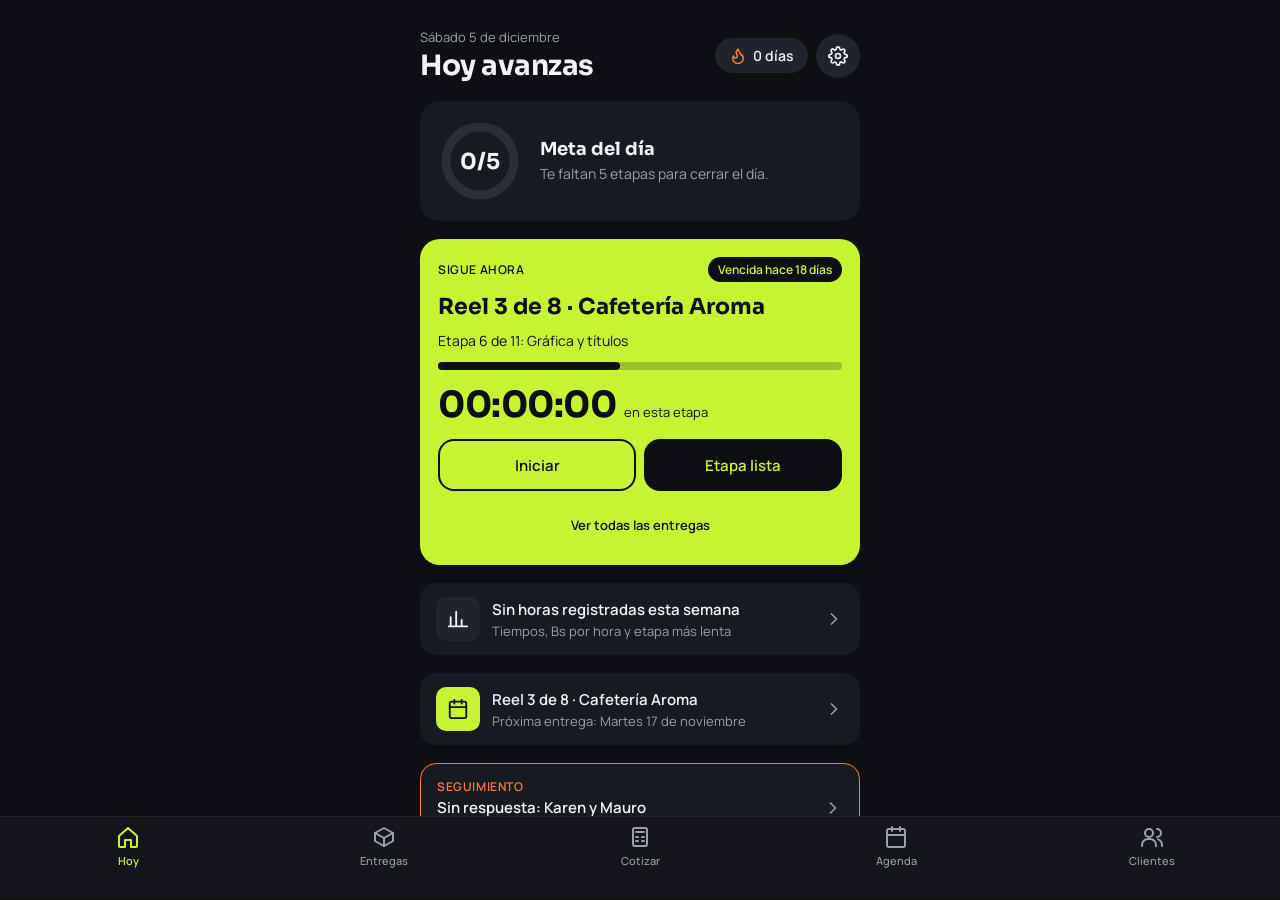
==== index.html @ b9a47f70 "v0.4.0: Hoy, Agenda y Tiempos leen datos reales (Entregas, Clientes, cronómetro) Co-Authored-By: Cla" ====
<!DOCTYPE html>
<html lang="es">
<head>
<meta charset="utf-8">
<meta name="viewport" content="width=device-width,initial-scale=1">
<title>KM Studio</title>
<link rel="manifest" href="manifest.webmanifest">
<link rel="icon" href="icons/favicon.png">
<link rel="apple-touch-icon" href="icons/apple-touch-icon.png">
<meta name="theme-color" content="#000000">
<link rel="preconnect" href="https://fonts.googleapis.com">
<link rel="preconnect" href="https://fonts.gstatic.com" crossorigin>
<link rel="stylesheet" href="https://fonts.googleapis.com/css2?family=Sora:wght@600;700&family=Manrope:wght@400;500;600&family=Plus+Jakarta+Sans:wght@500;700&family=DM+Sans:wght@400;500;600&family=IBM+Plex+Mono:wght@500;700&family=IBM+Plex+Sans:wght@400;500;600&family=Playfair+Display:wght@600;700&family=Jost:wght@400;500;600&family=Barlow+Condensed:wght@600;700&family=Barlow:wght@400;500;600&family=Syne:wght@600;700&family=Outfit:wght@400;500;600&family=Fraunces:wght@600;700&family=Public+Sans:wght@400;500;600&family=Bricolage+Grotesque:wght@600;700&family=Figtree:wght@400;500;600&display=swap">
<link rel="stylesheet" href="app/app.css">
</head>
<body>
<div id="app"></div>
<div id="upd" style="position:fixed;left:12px;right:12px;bottom:96px;background:#C6F432;color:#0E0F13;border-radius:16px;padding:12px 14px;display:none;align-items:center;justify-content:space-between;gap:10px;font:600 15px system-ui;z-index:99"><span>Hay una versión nueva</span><button id="upb" style="min-height:40px;border:0;border-radius:12px;background:#0E0F13;color:#C6F432;font:600 15px system-ui;padding:0 14px">Actualizar</button></div>
<script>(function(){function f(){var v=window.visualViewport;var h=Math.round(v?v.height:window.innerHeight);document.documentElement.style.setProperty('--vh',h+'px');}f();window.addEventListener('resize',f);if(window.visualViewport)window.visualViewport.addEventListener('resize',f);window.addEventListener('orientationchange',function(){setTimeout(f,200)});})();</script>
<script src="lib/jspdf.umd.min.js"></script>
<script src="app/runtime.js"></script>
<script src="app/screens.js"></script>
<script src="app/datos.js"></script>
<script>
KM_DATA.seed();
KM.route();
try { if (navigator.storage && navigator.storage.persist) navigator.storage.persist(); } catch (e) {}
if ('serviceWorker' in navigator) {
  const aviso = (w) => { document.getElementById('upd').style.display = 'flex'; document.getElementById('upb').onclick = () => w.postMessage('saltar'); };
  navigator.serviceWorker.register('sw.js').then((r) => {
    if (r.waiting && navigator.serviceWorker.controller) aviso(r.waiting);
    r.addEventListener('updatefound', () => { const n = r.installing; n.addEventListener('statechange', () => { if (n.state === 'installed' && navigator.serviceWorker.controller) aviso(n); }); });
  });
  let rec = false; navigator.serviceWorker.addEventListener('controllerchange', () => { if (rec) return; rec = true; location.reload(); });
}
</script>
</body>
</html>
---- app/app.css ----
body{margin:0}
.kmroot[data-theme=noche]{--bg:#0E0F13;--card:#181A21;--card2:#21242D;--track:#2A2E39;--tab:#14161C;--text:#F2F3F5;--muted:#9AA0AE;--accent:#C6F432;--accentText:#C6F432;--onAccent:#0E0F13;--warn:#FF7A3D;--warnFill:#FF7A3D;--line:#4A4F5E;--field:#0E0F13;--display:'Sora',sans-serif;--body:'Manrope',sans-serif;--r1:10px;--r2:16px;--r3:20px}
.kmroot[data-theme=claro]{--bg:#F3F4F7;--card:#FFFFFF;--card2:#E8EBF0;--track:#D5DAE3;--tab:#FFFFFF;--text:#14161C;--muted:#565D6D;--accent:#FF7A3D;--accentText:#B4400A;--onAccent:#14161C;--warn:#B4400A;--warnFill:#FF7A3D;--line:#9AA2B2;--field:#F3F4F7;--display:'Plus Jakarta Sans',sans-serif;--body:'DM Sans',sans-serif;--r1:12px;--r2:18px;--r3:24px}
.kmroot[data-theme=estudio]{--bg:#1A1B1E;--card:#25272B;--card2:#2F3237;--track:#3B3F46;--tab:#141517;--text:#E8E9EB;--muted:#A1A6AF;--accent:#36D1C4;--accentText:#36D1C4;--onAccent:#06201D;--warn:#FFB020;--warnFill:#FFB020;--line:#5A5F69;--field:#151618;--display:'IBM Plex Mono',monospace;--body:'IBM Plex Sans',sans-serif;--r1:4px;--r2:6px;--r3:8px}
.kmroot[data-theme=boda]{--bg:#FAF4EC;--card:#FFFFFF;--card2:#F0E5D6;--track:#E2D3BF;--tab:#FFFFFF;--text:#2B2420;--muted:#6B5D54;--accent:#D98E7B;--accentText:#A24A36;--onAccent:#2B2420;--warn:#A3441F;--warnFill:#E5A24A;--line:#BBA78F;--field:#FAF4EC;--display:'Playfair Display',serif;--body:'Jost',sans-serif;--r1:14px;--r2:22px;--r3:30px}
.kmroot[data-theme=cine]{--bg:#0A0A0B;--card:#151517;--card2:#1F1F22;--track:#2C2C30;--tab:#0F0F10;--text:#F4EFE6;--muted:#A39E94;--accent:#F2B33D;--accentText:#F2B33D;--onAccent:#14100A;--warn:#FF6B4A;--warnFill:#FF6B4A;--line:#55524B;--field:#0F0F10;--display:'Barlow Condensed',sans-serif;--body:'Barlow',sans-serif;--r1:2px;--r2:4px;--r3:6px}
.kmroot[data-theme=neon]{--bg:#130C24;--card:#1E1536;--card2:#2A1F47;--track:#382B5C;--tab:#0E081C;--text:#F5F0FF;--muted:#B3A6D4;--accent:#FF4FA3;--accentText:#FF7AB9;--onAccent:#1A0A18;--warn:#FFB84D;--warnFill:#FFB84D;--line:#6B5C99;--field:#0E081C;--display:'Syne',sans-serif;--body:'Outfit',sans-serif;--r1:14px;--r2:20px;--r3:28px}
.kmroot[data-theme=papel]{--bg:#F1EDE2;--card:#FBF9F3;--card2:#E6E0D0;--track:#D4CCB8;--tab:#FBF9F3;--text:#16140F;--muted:#5C564A;--accent:#FF5A4D;--accentText:#B8261A;--onAccent:#16140F;--warn:#B8261A;--warnFill:#FF8A5C;--line:#8F8670;--field:#F1EDE2;--display:'Fraunces',serif;--body:'Public Sans',sans-serif;--r1:0px;--r2:2px;--r3:4px}
.kmroot[data-theme=atardecer]{--bg:#1B1118;--card:#281923;--card2:#35222F;--track:#473040;--tab:#150D13;--text:#FBEFE9;--muted:#C4A9A6;--accent:#FF8F66;--accentText:#FF8F66;--onAccent:#2A0F08;--warn:#FFC16B;--warnFill:#FFC16B;--line:#7A5A62;--field:#150D13;--display:'Bricolage Grotesque',sans-serif;--body:'Figtree',sans-serif;--r1:18px;--r2:24px;--r3:32px}

.kmroot button,.kmroot a{transition:transform .12s ease,background-color .3s ease,border-color .3s ease,color .3s ease}
.kmroot div,.kmroot span,.kmroot input,.kmroot textarea{transition:background-color .3s ease,border-color .3s ease,color .3s ease}
.kmroot button:active,.kmroot a:active{transform:scale(.96)}
@keyframes kmIn{from{opacity:0;transform:translateX(22px)}to{opacity:1;transform:none}}
.km-in{animation:kmIn .28s ease both}
@keyframes kmPop{0%{transform:scale(.3);opacity:0}70%{transform:scale(1.18)}100%{transform:scale(1);opacity:1}}
.km-pop{animation:kmPop .32s ease both}
@keyframes kmDraw{to{stroke-dashoffset:0}}
.km-pop path{stroke-dasharray:24;stroke-dashoffset:24;animation:kmDraw .28s .12s ease forwards}
@keyframes kmGrowY{from{transform:scaleY(0)}to{transform:none}}
.km-bar{transform-origin:bottom;animation:kmGrowY .55s cubic-bezier(.2,.8,.3,1) both}
@keyframes kmGrowX{from{transform:scaleX(0)}to{transform:none}}
.km-barx{transform-origin:left;animation:kmGrowX .55s cubic-bezier(.2,.8,.3,1) both}
@keyframes kmBeat{0%,100%{transform:scale(1)}50%{transform:scale(1.2)}}
.km-flame{transform-origin:center;animation:kmBeat 1.6s ease-in-out infinite}
@keyframes kmFall{0%{transform:translateY(0) rotate(0);opacity:1}80%{opacity:1}100%{transform:translateY(640px) rotate(600deg);opacity:0}}
.km-bit{position:absolute;top:-24px;border-radius:2px;animation:kmFall 1.6s cubic-bezier(.25,.5,.5,1) both}
.kmroot[data-motion=off] *{animation:none!important;transition:none!important}
.kmroot[data-motion=off] .km-pop path{stroke-dashoffset:0}
@media (prefers-reduced-motion:reduce){.kmroot *{animation:none!important;transition:none!important}.km-pop path{stroke-dashoffset:0}}
a{text-decoration:none;color:inherit}
button{font:inherit;color:inherit;background:none;border:none;padding:0;text-align:left;cursor:pointer}
@keyframes pop{0%{transform:scale(0.92);opacity:0}100%{transform:scale(1);opacity:1}}


body{margin:0}
.kmroot[data-theme=noche]{--bg:#0E0F13;--card:#181A21;--card2:#21242D;--track:#2A2E39;--tab:#14161C;--text:#F2F3F5;--muted:#9AA0AE;--accent:#C6F432;--accentText:#C6F432;--onAccent:#0E0F13;--warn:#FF7A3D;--warnFill:#FF7A3D;--line:#4A4F5E;--field:#0E0F13;--display:'Sora',sans-serif;--body:'Manrope',sans-serif;--r1:10px;--r2:16px;--r3:20px}
.kmroot[data-theme=claro]{--bg:#F3F4F7;--card:#FFFFFF;--card2:#E8EBF0;--track:#D5DAE3;--tab:#FFFFFF;--text:#14161C;--muted:#565D6D;--accent:#FF7A3D;--accentText:#B4400A;--onAccent:#14161C;--warn:#B4400A;--warnFill:#FF7A3D;--line:#9AA2B2;--field:#F3F4F7;--display:'Plus Jakarta Sans',sans-serif;--body:'DM Sans',sans-serif;--r1:12px;--r2:18px;--r3:24px}
.kmroot[data-theme=estudio]{--bg:#1A1B1E;--card:#25272B;--card2:#2F3237;--track:#3B3F46;--tab:#141517;--text:#E8E9EB;--muted:#A1A6AF;--accent:#36D1C4;--accentText:#36D1C4;--onAccent:#06201D;--warn:#FFB020;--warnFill:#FFB020;--line:#5A5F69;--field:#151618;--display:'IBM Plex Mono',monospace;--body:'IBM Plex Sans',sans-serif;--r1:4px;--r2:6px;--r3:8px}
.kmroot[data-theme=boda]{--bg:#FAF4EC;--card:#FFFFFF;--card2:#F0E5D6;--track:#E2D3BF;--tab:#FFFFFF;--text:#2B2420;--muted:#6B5D54;--accent:#D98E7B;--accentText:#A24A36;--onAccent:#2B2420;--warn:#A3441F;--warnFill:#E5A24A;--line:#BBA78F;--field:#FAF4EC;--display:'Playfair Display',serif;--body:'Jost',sans-serif;--r1:14px;--r2:22px;--r3:30px}
.kmroot[data-theme=cine]{--bg:#0A0A0B;--card:#151517;--card2:#1F1F22;--track:#2C2C30;--tab:#0F0F10;--text:#F4EFE6;--muted:#A39E94;--accent:#F2B33D;--accentText:#F2B33D;--onAccent:#14100A;--warn:#FF6B4A;--warnFill:#FF6B4A;--line:#55524B;--field:#0F0F10;--display:'Barlow Condensed',sans-serif;--body:'Barlow',sans-serif;--r1:2px;--r2:4px;--r3:6px}
.kmroot[data-theme=neon]{--bg:#130C24;--card:#1E1536;--card2:#2A1F47;--track:#382B5C;--tab:#0E081C;--text:#F5F0FF;--muted:#B3A6D4;--accent:#FF4FA3;--accentText:#FF7AB9;--onAccent:#1A0A18;--warn:#FFB84D;--warnFill:#FFB84D;--line:#6B5C99;--field:#0E081C;--display:'Syne',sans-serif;--body:'Outfit',sans-serif;--r1:14px;--r2:20px;--r3:28px}
.kmroot[data-theme=papel]{--bg:#F1EDE2;--card:#FBF9F3;--card2:#E6E0D0;--track:#D4CCB8;--tab:#FBF9F3;--text:#16140F;--muted:#5C564A;--accent:#FF5A4D;--accentText:#B8261A;--onAccent:#16140F;--warn:#B8261A;--warnFill:#FF8A5C;--line:#8F8670;--field:#F1EDE2;--display:'Fraunces',serif;--body:'Public Sans',sans-serif;--r1:0px;--r2:2px;--r3:4px}
.kmroot[data-theme=atardecer]{--bg:#1B1118;--card:#281923;--card2:#35222F;--track:#473040;--tab:#150D13;--text:#FBEFE9;--muted:#C4A9A6;--accent:#FF8F66;--accentText:#FF8F66;--onAccent:#2A0F08;--warn:#FFC16B;--warnFill:#FFC16B;--line:#7A5A62;--field:#150D13;--display:'Bricolage Grotesque',sans-serif;--body:'Figtree',sans-serif;--r1:18px;--r2:24px;--r3:32px}
.kmroot button,.kmroot a{transition:transform .12s ease,background-color .3s ease,border-color .3s ease,color .3s ease}
.kmroot div,.kmroot span,.kmroot input,.kmroot textarea{transition:background-color .3s ease,border-color .3s ease,color .3s ease}
.kmroot button:active,.kmroot a:active{transform:scale(.96)}
@keyframes kmIn{from{opacity:0;transform:translateX(22px)}to{opacity:1;transform:none}}
.km-in{animation:kmIn .28s ease both}
@keyframes kmPop{0%{transform:scale(.3);opacity:0}70%{transform:scale(1.18)}100%{transform:scale(1);opacity:1}}
.km-pop{animation:kmPop .32s ease both}
@keyframes kmDraw{to{stroke-dashoffset:0}}
.km-pop path{stroke-dasharray:24;stroke-dashoffset:24;animation:kmDraw .28s .12s ease forwards}
@keyframes kmGrowY{from{transform:scaleY(0)}to{transform:none}}
.km-bar{transform-origin:bottom;animation:kmGrowY .55s cubic-bezier(.2,.8,.3,1) both}
@keyframes kmGrowX{from{transform:scaleX(0)}to{transform:none}}
.km-barx{transform-origin:left;animation:kmGrowX .55s cubic-bezier(.2,.8,.3,1) both}
@keyframes kmBeat{0%,100%{transform:scale(1)}50%{transform:scale(1.2)}}
.km-flame{transform-origin:center;animation:kmBeat 1.6s ease-in-out infinite}
@keyframes kmFall{0%{transform:translateY(0) rotate(0);opacity:1}80%{opacity:1}100%{transform:translateY(640px) rotate(600deg);opacity:0}}
.km-bit{position:absolute;top:-24px;border-radius:2px;animation:kmFall 1.6s cubic-bezier(.25,.5,.5,1) both}
.kmroot[data-motion=off] *{animation:none!important;transition:none!important}
.kmroot[data-motion=off] .km-pop path{stroke-dashoffset:0}
@media (prefers-reduced-motion:reduce){.kmroot *{animation:none!important;transition:none!important}.km-pop path{stroke-dashoffset:0}}
a{text-decoration:none;color:inherit}
button{font:inherit;color:inherit;background:none;border:none;padding:0;text-align:left;cursor:pointer}
input,textarea{font:inherit}
.chips::-webkit-scrollbar{display:none;width:0;height:0}


body{margin:0}
.kmroot[data-theme=noche]{--bg:#0E0F13;--card:#181A21;--card2:#21242D;--track:#2A2E39;--tab:#14161C;--text:#F2F3F5;--muted:#9AA0AE;--accent:#C6F432;--accentText:#C6F432;--onAccent:#0E0F13;--warn:#FF7A3D;--warnFill:#FF7A3D;--line:#4A4F5E;--field:#0E0F13;--display:'Sora',sans-serif;--body:'Manrope',sans-serif;--r1:10px;--r2:16px;--r3:20px}
.kmroot[data-theme=claro]{--bg:#F3F4F7;--card:#FFFFFF;--card2:#E8EBF0;--track:#D5DAE3;--tab:#FFFFFF;--text:#14161C;--muted:#565D6D;--accent:#FF7A3D;--accentText:#B4400A;--onAccent:#14161C;--warn:#B4400A;--warnFill:#FF7A3D;--line:#9AA2B2;--field:#F3F4F7;--display:'Plus Jakarta Sans',sans-serif;--body:'DM Sans',sans-serif;--r1:12px;--r2:18px;--r3:24px}
.kmroot[data-theme=estudio]{--bg:#1A1B1E;--card:#25272B;--card2:#2F3237;--track:#3B3F46;--tab:#141517;--text:#E8E9EB;--muted:#A1A6AF;--accent:#36D1C4;--accentText:#36D1C4;--onAccent:#06201D;--warn:#FFB020;--warnFill:#FFB020;--line:#5A5F69;--field:#151618;--display:'IBM Plex Mono',monospace;--body:'IBM Plex Sans',sans-serif;--r1:4px;--r2:6px;--r3:8px}
.kmroot[data-theme=boda]{--bg:#FAF4EC;--card:#FFFFFF;--card2:#F0E5D6;--track:#E2D3BF;--tab:#FFFFFF;--text:#2B2420;--muted:#6B5D54;--accent:#D98E7B;--accentText:#A24A36;--onAccent:#2B2420;--warn:#A3441F;--warnFill:#E5A24A;--line:#BBA78F;--field:#FAF4EC;--display:'Playfair Display',serif;--body:'Jost',sans-serif;--r1:14px;--r2:22px;--r3:30px}
.kmroot[data-theme=cine]{--bg:#0A0A0B;--card:#151517;--card2:#1F1F22;--track:#2C2C30;--tab:#0F0F10;--text:#F4EFE6;--muted:#A39E94;--accent:#F2B33D;--accentText:#F2B33D;--onAccent:#14100A;--warn:#FF6B4A;--warnFill:#FF6B4A;--line:#55524B;--field:#0F0F10;--display:'Barlow Condensed',sans-serif;--body:'Barlow',sans-serif;--r1:2px;--r2:4px;--r3:6px}
.kmroot[data-theme=neon]{--bg:#130C24;--card:#1E1536;--card2:#2A1F47;--track:#382B5C;--tab:#0E081C;--text:#F5F0FF;--muted:#B3A6D4;--accent:#FF4FA3;--accentText:#FF7AB9;--onAccent:#1A0A18;--warn:#FFB84D;--warnFill:#FFB84D;--line:#6B5C99;--field:#0E081C;--display:'Syne',sans-serif;--body:'Outfit',sans-serif;--r1:14px;--r2:20px;--r3:28px}
.kmroot[data-theme=papel]{--bg:#F1EDE2;--card:#FBF9F3;--card2:#E6E0D0;--track:#D4CCB8;--tab:#FBF9F3;--text:#16140F;--muted:#5C564A;--accent:#FF5A4D;--accentText:#B8261A;--onAccent:#16140F;--warn:#B8261A;--warnFill:#FF8A5C;--line:#8F8670;--field:#F1EDE2;--display:'Fraunces',serif;--body:'Public Sans',sans-serif;--r1:0px;--r2:2px;--r3:4px}
.kmroot[data-theme=atardecer]{--bg:#1B1118;--card:#281923;--card2:#35222F;--track:#473040;--tab:#150D13;--text:#FBEFE9;--muted:#C4A9A6;--accent:#FF8F66;--accentText:#FF8F66;--onAccent:#2A0F08;--warn:#FFC16B;--warnFill:#FFC16B;--line:#7A5A62;--field:#150D13;--display:'Bricolage Grotesque',sans-serif;--body:'Figtree',sans-serif;--r1:18px;--r2:24px;--r3:32px}

.kmroot button,.kmroot a{transition:transform .12s ease,background-color .3s ease,border-color .3s ease,color .3s ease}
.kmroot div,.kmroot span,.kmroot input,.kmroot textarea{transition:background-color .3s ease,border-color .3s ease,color .3s ease}
.kmroot button:active,.kmroot a:active{transform:scale(.96)}
@keyframes kmIn{from{opacity:0;transform:translateX(22px)}to{opacity:1;transform:none}}
.km-in{animation:kmIn .28s ease both}
@keyframes kmPop{0%{transform:scale(.3);opacity:0}70%{transform:scale(1.18)}100%{transform:scale(1);opacity:1}}
.km-pop{animation:kmPop .32s ease both}
@keyframes kmDraw{to{stroke-dashoffset:0}}
.km-pop path{stroke-dasharray:24;stroke-dashoffset:24;animation:kmDraw .28s .12s ease forwards}
@keyframes kmGrowY{from{transform:scaleY(0)}to{transform:none}}
.km-bar{transform-origin:bottom;animation:kmGrowY .55s cubic-bezier(.2,.8,.3,1) both}
@keyframes kmGrowX{from{transform:scaleX(0)}to{transform:none}}
.km-barx{transform-origin:left;animation:kmGrowX .55s cubic-bezier(.2,.8,.3,1) both}
@keyframes kmBeat{0%,100%{transform:scale(1)}50%{transform:scale(1.2)}}
.km-flame{transform-origin:center;animation:kmBeat 1.6s ease-in-out infinite}
@keyframes kmFall{0%{transform:translateY(0) rotate(0);opacity:1}80%{opacity:1}100%{transform:translateY(640px) rotate(600deg);opacity:0}}
.km-bit{position:absolute;top:-24px;border-radius:2px;animation:kmFall 1.6s cubic-bezier(.25,.5,.5,1) both}
.kmroot[data-motion=off] *{animation:none!important;transition:none!important}
.kmroot[data-motion=off] .km-pop path{stroke-dashoffset:0}
@media (prefers-reduced-motion:reduce){.kmroot *{animation:none!important;transition:none!important}.km-pop path{stroke-dashoffset:0}}
a{text-decoration:none;color:inherit}
button{font:inherit;color:inherit;background:none;border:none;padding:0;text-align:left;cursor:pointer}
input{font:inherit}
.chips::-webkit-scrollbar{display:none;width:0;height:0}


body{margin:0}
.kmroot[data-theme=noche]{--bg:#0E0F13;--card:#181A21;--card2:#21242D;--track:#2A2E39;--tab:#14161C;--text:#F2F3F5;--muted:#9AA0AE;--accent:#C6F432;--accentText:#C6F432;--onAccent:#0E0F13;--warn:#FF7A3D;--warnFill:#FF7A3D;--line:#4A4F5E;--field:#0E0F13;--display:'Sora',sans-serif;--body:'Manrope',sans-serif;--r1:10px;--r2:16px;--r3:20px}
.kmroot[data-theme=claro]{--bg:#F3F4F7;--card:#FFFFFF;--card2:#E8EBF0;--track:#D5DAE3;--tab:#FFFFFF;--text:#14161C;--muted:#565D6D;--accent:#FF7A3D;--accentText:#B4400A;--onAccent:#14161C;--warn:#B4400A;--warnFill:#FF7A3D;--line:#9AA2B2;--field:#F3F4F7;--display:'Plus Jakarta Sans',sans-serif;--body:'DM Sans',sans-serif;--r1:12px;--r2:18px;--r3:24px}
.kmroot[data-theme=estudio]{--bg:#1A1B1E;--card:#25272B;--card2:#2F3237;--track:#3B3F46;--tab:#141517;--text:#E8E9EB;--muted:#A1A6AF;--accent:#36D1C4;--accentText:#36D1C4;--onAccent:#06201D;--warn:#FFB020;--warnFill:#FFB020;--line:#5A5F69;--field:#151618;--display:'IBM Plex Mono',monospace;--body:'IBM Plex Sans',sans-serif;--r1:4px;--r2:6px;--r3:8px}
.kmroot[data-theme=boda]{--bg:#FAF4EC;--card:#FFFFFF;--card2:#F0E5D6;--track:#E2D3BF;--tab:#FFFFFF;--text:#2B2420;--muted:#6B5D54;--accent:#D98E7B;--accentText:#A24A36;--onAccent:#2B2420;--warn:#A3441F;--warnFill:#E5A24A;--line:#BBA78F;--field:#FAF4EC;--display:'Playfair Display',serif;--body:'Jost',sans-serif;--r1:14px;--r2:22px;--r3:30px}
.kmroot[data-theme=cine]{--bg:#0A0A0B;--card:#151517;--card2:#1F1F22;--track:#2C2C30;--tab:#0F0F10;--text:#F4EFE6;--muted:#A39E94;--accent:#F2B33D;--accentText:#F2B33D;--onAccent:#14100A;--warn:#FF6B4A;--warnFill:#FF6B4A;--line:#55524B;--field:#0F0F10;--display:'Barlow Condensed',sans-serif;--body:'Barlow',sans-serif;--r1:2px;--r2:4px;--r3:6px}
.kmroot[data-theme=neon]{--bg:#130C24;--card:#1E1536;--card2:#2A1F47;--track:#382B5C;--tab:#0E081C;--text:#F5F0FF;--muted:#B3A6D4;--accent:#FF4FA3;--accentText:#FF7AB9;--onAccent:#1A0A18;--warn:#FFB84D;--warnFill:#FFB84D;--line:#6B5C99;--field:#0E081C;--display:'Syne',sans-serif;--body:'Outfit',sans-serif;--r1:14px;--r2:20px;--r3:28px}
.kmroot[data-theme=papel]{--bg:#F1EDE2;--card:#FBF9F3;--card2:#E6E0D0;--track:#D4CCB8;--tab:#FBF9F3;--text:#16140F;--muted:#5C564A;--accent:#FF5A4D;--accentText:#B8261A;--onAccent:#16140F;--warn:#B8261A;--warnFill:#FF8A5C;--line:#8F8670;--field:#F1EDE2;--display:'Fraunces',serif;--body:'Public Sans',sans-serif;--r1:0px;--r2:2px;--r3:4px}
.kmroot[data-theme=atardecer]{--bg:#1B1118;--card:#281923;--card2:#35222F;--track:#473040;--tab:#150D13;--text:#FBEFE9;--muted:#C4A9A6;--accent:#FF8F66;--accentText:#FF8F66;--onAccent:#2A0F08;--warn:#FFC16B;--warnFill:#FFC16B;--line:#7A5A62;--field:#150D13;--display:'Bricolage Grotesque',sans-serif;--body:'Figtree',sans-serif;--r1:18px;--r2:24px;--r3:32px}
.kmroot button,.kmroot a{transition:transform .12s ease,background-color .3s ease,border-color .3s ease,color .3s ease}
.kmroot div,.kmroot span,.kmroot input,.kmroot textarea{transition:background-color .3s ease,border-color .3s ease,color .3s ease}
.kmroot button:active,.kmroot a:active{transform:scale(.96)}
@keyframes kmIn{from{opacity:0;transform:translateX(22px)}to{opacity:1;transform:none}}
.km-in{animation:kmIn .28s ease both}
@keyframes kmPop{0%{transform:scale(.3);opacity:0}70%{transform:scale(1.18)}100%{transform:scale(1);opacity:1}}
.km-pop{animation:kmPop .32s ease both}
@keyframes kmDraw{to{stroke-dashoffset:0}}
.km-pop path{stroke-dasharray:24;stroke-dashoffset:24;animation:kmDraw .28s .12s ease forwards}
@keyframes kmGrowY{from{transform:scaleY(0)}to{transform:none}}
.km-bar{transform-origin:bottom;animation:kmGrowY .55s cubic-bezier(.2,.8,.3,1) both}
@keyframes kmGrowX{from{transform:scaleX(0)}to{transform:none}}
.km-barx{transform-origin:left;animation:kmGrowX .55s cubic-bezier(.2,.8,.3,1) both}
@keyframes kmBeat{0%,100%{transform:scale(1)}50%{transform:scale(1.2)}}
.km-flame{transform-origin:center;animation:kmBeat 1.6s ease-in-out infinite}
@keyframes kmFall{0%{transform:translateY(0) rotate(0);opacity:1}80%{opacity:1}100%{transform:translateY(640px) rotate(600deg);opacity:0}}
.km-bit{position:absolute;top:-24px;border-radius:2px;animation:kmFall 1.6s cubic-bezier(.25,.5,.5,1) both}
.kmroot[data-motion=off] *{animation:none!important;transition:none!important}
.kmroot[data-motion=off] .km-pop path{stroke-dashoffset:0}
@media (prefers-reduced-motion:reduce){.kmroot *{animation:none!important;transition:none!important}.km-pop path{stroke-dashoffset:0}}
a{text-decoration:none;color:inherit}
button{font:inherit;color:inherit;background:none;border:none;padding:0;text-align:left;cursor:pointer}


body{margin:0}
.kmroot[data-theme=noche]{--bg:#0E0F13;--card:#181A21;--card2:#21242D;--track:#2A2E39;--tab:#14161C;--text:#F2F3F5;--muted:#9AA0AE;--accent:#C6F432;--accentText:#C6F432;--onAccent:#0E0F13;--warn:#FF7A3D;--warnFill:#FF7A3D;--line:#4A4F5E;--field:#0E0F13;--display:'Sora',sans-serif;--body:'Manrope',sans-serif;--r1:10px;--r2:16px;--r3:20px}
.kmroot[data-theme=claro]{--bg:#F3F4F7;--card:#FFFFFF;--card2:#E8EBF0;--track:#D5DAE3;--tab:#FFFFFF;--text:#14161C;--muted:#565D6D;--accent:#FF7A3D;--accentText:#B4400A;--onAccent:#14161C;--warn:#B4400A;--warnFill:#FF7A3D;--line:#9AA2B2;--field:#F3F4F7;--display:'Plus Jakarta Sans',sans-serif;--body:'DM Sans',sans-serif;--r1:12px;--r2:18px;--r3:24px}
.kmroot[data-theme=estudio]{--bg:#1A1B1E;--card:#25272B;--card2:#2F3237;--track:#3B3F46;--tab:#141517;--text:#E8E9EB;--muted:#A1A6AF;--accent:#36D1C4;--accentText:#36D1C4;--onAccent:#06201D;--warn:#FFB020;--warnFill:#FFB020;--line:#5A5F69;--field:#151618;--display:'IBM Plex Mono',monospace;--body:'IBM Plex Sans',sans-serif;--r1:4px;--r2:6px;--r3:8px}
.kmroot[data-theme=boda]{--bg:#FAF4EC;--card:#FFFFFF;--card2:#F0E5D6;--track:#E2D3BF;--tab:#FFFFFF;--text:#2B2420;--muted:#6B5D54;--accent:#D98E7B;--accentText:#A24A36;--onAccent:#2B2420;--warn:#A3441F;--warnFill:#E5A24A;--line:#BBA78F;--field:#FAF4EC;--display:'Playfair Display',serif;--body:'Jost',sans-serif;--r1:14px;--r2:22px;--r3:30px}
.kmroot[data-theme=cine]{--bg:#0A0A0B;--card:#151517;--card2:#1F1F22;--track:#2C2C30;--tab:#0F0F10;--text:#F4EFE6;--muted:#A39E94;--accent:#F2B33D;--accentText:#F2B33D;--onAccent:#14100A;--warn:#FF6B4A;--warnFill:#FF6B4A;--line:#55524B;--field:#0F0F10;--display:'Barlow Condensed',sans-serif;--body:'Barlow',sans-serif;--r1:2px;--r2:4px;--r3:6px}
.kmroot[data-theme=neon]{--bg:#130C24;--card:#1E1536;--card2:#2A1F47;--track:#382B5C;--tab:#0E081C;--text:#F5F0FF;--muted:#B3A6D4;--accent:#FF4FA3;--accentText:#FF7AB9;--onAccent:#1A0A18;--warn:#FFB84D;--warnFill:#FFB84D;--line:#6B5C99;--field:#0E081C;--display:'Syne',sans-serif;--body:'Outfit',sans-serif;--r1:14px;--r2:20px;--r3:28px}
.kmroot[data-theme=papel]{--bg:#F1EDE2;--card:#FBF9F3;--card2:#E6E0D0;--track:#D4CCB8;--tab:#FBF9F3;--text:#16140F;--muted:#5C564A;--accent:#FF5A4D;--accentText:#B8261A;--onAccent:#16140F;--warn:#B8261A;--warnFill:#FF8A5C;--line:#8F8670;--field:#F1EDE2;--display:'Fraunces',serif;--body:'Public Sans',sans-serif;--r1:0px;--r2:2px;--r3:4px}
.kmroot[data-theme=atardecer]{--bg:#1B1118;--card:#281923;--card2:#35222F;--track:#473040;--tab:#150D13;--text:#FBEFE9;--muted:#C4A9A6;--accent:#FF8F66;--accentText:#FF8F66;--onAccent:#2A0F08;--warn:#FFC16B;--warnFill:#FFC16B;--line:#7A5A62;--field:#150D13;--display:'Bricolage Grotesque',sans-serif;--body:'Figtree',sans-serif;--r1:18px;--r2:24px;--r3:32px}

.kmroot button,.kmroot a{transition:transform .12s ease,background-color .3s ease,border-color .3s ease,color .3s ease}
.kmroot div,.kmroot span,.kmroot input,.kmroot textarea{transition:background-color .3s ease,border-color .3s ease,color .3s ease}
.kmroot button:active,.kmroot a:active{transform:scale(.96)}
@keyframes kmIn{from{opacity:0;transform:translateX(22px)}to{opacity:1;transform:none}}
.km-in{animation:kmIn .28s ease both}
@keyframes kmPop{0%{transform:scale(.3);opacity:0}70%{transform:scale(1.18)}100%{transform:scale(1);opacity:1}}
.km-pop{animation:kmPop .32s ease both}
@keyframes kmDraw{to{stroke-dashoffset:0}}
.km-pop path{stroke-dasharray:24;stroke-dashoffset:24;animation:kmDraw .28s .12s ease forwards}
@keyframes kmGrowY{from{transform:scaleY(0)}to{transform:none}}
.km-bar{transform-origin:bottom;animation:kmGrowY .55s cubic-bezier(.2,.8,.3,1) both}
@keyframes kmGrowX{from{transform:scaleX(0)}to{transform:none}}
.km-barx{transform-origin:left;animation:kmGrowX .55s cubic-bezier(.2,.8,.3,1) both}
@keyframes kmBeat{0%,100%{transform:scale(1)}50%{transform:scale(1.2)}}
.km-flame{transform-origin:center;animation:kmBeat 1.6s ease-in-out infinite}
@keyframes kmFall{0%{transform:translateY(0) rotate(0);opacity:1}80%{opacity:1}100%{transform:translateY(640px) rotate(600deg);opacity:0}}
.km-bit{position:absolute;top:-24px;border-radius:2px;animation:kmFall 1.6s cubic-bezier(.25,.5,.5,1) both}
.kmroot[data-motion=off] *{animation:none!important;transition:none!important}
.kmroot[data-motion=off] .km-pop path{stroke-dashoffset:0}
@media (prefers-reduced-motion:reduce){.kmroot *{animation:none!important;transition:none!important}.km-pop path{stroke-dashoffset:0}}
a{text-decoration:none;color:inherit}
button{font:inherit;color:inherit;background:none;border:none;padding:0;text-align:left;cursor:pointer}
input,textarea{font:inherit}
.chips::-webkit-scrollbar{display:none;width:0;height:0}


body{margin:0}
.kmroot[data-theme=noche]{--bg:#0E0F13;--card:#181A21;--card2:#21242D;--track:#2A2E39;--tab:#14161C;--text:#F2F3F5;--muted:#9AA0AE;--accent:#C6F432;--accentText:#C6F432;--onAccent:#0E0F13;--warn:#FF7A3D;--warnFill:#FF7A3D;--line:#4A4F5E;--field:#0E0F13;--display:'Sora',sans-serif;--body:'Manrope',sans-serif;--r1:10px;--r2:16px;--r3:20px}
.kmroot[data-theme=claro]{--bg:#F3F4F7;--card:#FFFFFF;--card2:#E8EBF0;--track:#D5DAE3;--tab:#FFFFFF;--text:#14161C;--muted:#565D6D;--accent:#FF7A3D;--accentText:#B4400A;--onAccent:#14161C;--warn:#B4400A;--warnFill:#FF7A3D;--line:#9AA2B2;--field:#F3F4F7;--display:'Plus Jakarta Sans',sans-serif;--body:'DM Sans',sans-serif;--r1:12px;--r2:18px;--r3:24px}
.kmroot[data-theme=estudio]{--bg:#1A1B1E;--card:#25272B;--card2:#2F3237;--track:#3B3F46;--tab:#141517;--text:#E8E9EB;--muted:#A1A6AF;--accent:#36D1C4;--accentText:#36D1C4;--onAccent:#06201D;--warn:#FFB020;--warnFill:#FFB020;--line:#5A5F69;--field:#151618;--display:'IBM Plex Mono',monospace;--body:'IBM Plex Sans',sans-serif;--r1:4px;--r2:6px;--r3:8px}
.kmroot[data-theme=boda]{--bg:#FAF4EC;--card:#FFFFFF;--card2:#F0E5D6;--track:#E2D3BF;--tab:#FFFFFF;--text:#2B2420;--muted:#6B5D54;--accent:#D98E7B;--accentText:#A24A36;--onAccent:#2B2420;--warn:#A3441F;--warnFill:#E5A24A;--line:#BBA78F;--field:#FAF4EC;--display:'Playfair Display',serif;--body:'Jost',sans-serif;--r1:14px;--r2:22px;--r3:30px}
.kmroot[data-theme=cine]{--bg:#0A0A0B;--card:#151517;--card2:#1F1F22;--track:#2C2C30;--tab:#0F0F10;--text:#F4EFE6;--muted:#A39E94;--accent:#F2B33D;--accentText:#F2B33D;--onAccent:#14100A;--warn:#FF6B4A;--warnFill:#FF6B4A;--line:#55524B;--field:#0F0F10;--display:'Barlow Condensed',sans-serif;--body:'Barlow',sans-serif;--r1:2px;--r2:4px;--r3:6px}
.kmroot[data-theme=neon]{--bg:#130C24;--card:#1E1536;--card2:#2A1F47;--track:#382B5C;--tab:#0E081C;--text:#F5F0FF;--muted:#B3A6D4;--accent:#FF4FA3;--accentText:#FF7AB9;--onAccent:#1A0A18;--warn:#FFB84D;--warnFill:#FFB84D;--line:#6B5C99;--field:#0E081C;--display:'Syne',sans-serif;--body:'Outfit',sans-serif;--r1:14px;--r2:20px;--r3:28px}
.kmroot[data-theme=papel]{--bg:#F1EDE2;--card:#FBF9F3;--card2:#E6E0D0;--track:#D4CCB8;--tab:#FBF9F3;--text:#16140F;--muted:#5C564A;--accent:#FF5A4D;--accentText:#B8261A;--onAccent:#16140F;--warn:#B8261A;--warnFill:#FF8A5C;--line:#8F8670;--field:#F1EDE2;--display:'Fraunces',serif;--body:'Public Sans',sans-serif;--r1:0px;--r2:2px;--r3:4px}
.kmroot[data-theme=atardecer]{--bg:#1B1118;--card:#281923;--card2:#35222F;--track:#473040;--tab:#150D13;--text:#FBEFE9;--muted:#C4A9A6;--accent:#FF8F66;--accentText:#FF8F66;--onAccent:#2A0F08;--warn:#FFC16B;--warnFill:#FFC16B;--line:#7A5A62;--field:#150D13;--display:'Bricolage Grotesque',sans-serif;--body:'Figtree',sans-serif;--r1:18px;--r2:24px;--r3:32px}
.kmroot button,.kmroot a{transition:transform .12s ease,background-color .3s ease,border-color .3s ease,color .3s ease}
.kmroot div,.kmroot span,.kmroot input,.kmroot textarea{transition:background-color .3s ease,border-color .3s ease,color .3s ease}
.kmroot button:active,.kmroot a:active{transform:scale(.96)}
@keyframes kmIn{from{opacity:0;transform:translateX(22px)}to{opacity:1;transform:none}}
.km-in{animation:kmIn .28s ease both}
@keyframes kmPop{0%{transform:scale(.3);opacity:0}70%{transform:scale(1.18)}100%{transform:scale(1);opacity:1}}
.km-pop{animation:kmPop .32s ease both}
@keyframes kmDraw{to{stroke-dashoffset:0}}
.km-pop path{stroke-dasharray:24;stroke-dashoffset:24;animation:kmDraw .28s .12s ease forwards}
@keyframes kmGrowY{from{transform:scaleY(0)}to{transform:none}}
.km-bar{transform-origin:bottom;animation:kmGrowY .55s cubic-bezier(.2,.8,.3,1) both}
@keyframes kmGrowX{from{transform:scaleX(0)}to{transform:none}}
.km-barx{transform-origin:left;animation:kmGrowX .55s cubic-bezier(.2,.8,.3,1) both}
@keyframes kmBeat{0%,100%{transform:scale(1)}50%{transform:scale(1.2)}}
.km-flame{transform-origin:center;animation:kmBeat 1.6s ease-in-out infinite}
@keyframes kmFall{0%{transform:translateY(0) rotate(0);opacity:1}80%{opacity:1}100%{transform:translateY(640px) rotate(600deg);opacity:0}}
.km-bit{position:absolute;top:-24px;border-radius:2px;animation:kmFall 1.6s cubic-bezier(.25,.5,.5,1) both}
.kmroot[data-motion=off] *{animation:none!important;transition:none!important}
.kmroot[data-motion=off] .km-pop path{stroke-dashoffset:0}
@media (prefers-reduced-motion:reduce){.kmroot *{animation:none!important;transition:none!important}.km-pop path{stroke-dashoffset:0}}
a{text-decoration:none;color:inherit}
button{font:inherit;color:inherit;background:none;border:none;padding:0;text-align:left;cursor:pointer}
input{font:inherit}

html,body{margin:0;height:100%;background:#000;overscroll-behavior:none}
#app{height:100dvh;display:flex;justify-content:center;background:var(--bg,#0E0F13)}
#screen{width:100%;max-width:480px;height:100dvh;position:relative}
#screen .kmroot{width:100%!important;height:var(--vh,100dvh)!important;min-height:0!important}
html,body{height:var(--vh,100%);overflow:hidden!important;overscroll-behavior:none;position:fixed;top:0;left:0;width:100%}
#screen .kmroot>div[style*="height:84px"]{position:fixed!important;left:0!important;right:0!important;top:calc(var(--vh,100dvh) - 84px)!important;bottom:auto!important;width:100%!important;height:84px!important;box-sizing:border-box!important;z-index:20!important}
#screen .kmroot>div:first-child{height:calc(var(--vh,100dvh) - 84px)!important;overflow-y:auto!important;padding-top:calc(env(safe-area-inset-top,0px) + 28px)!important;padding-bottom:130px!important;box-sizing:border-box!important;-webkit-overflow-scrolling:touch;overscroll-behavior:none;touch-action:pan-y}
#screen .kmroot{position:relative!important;overflow:hidden!important}
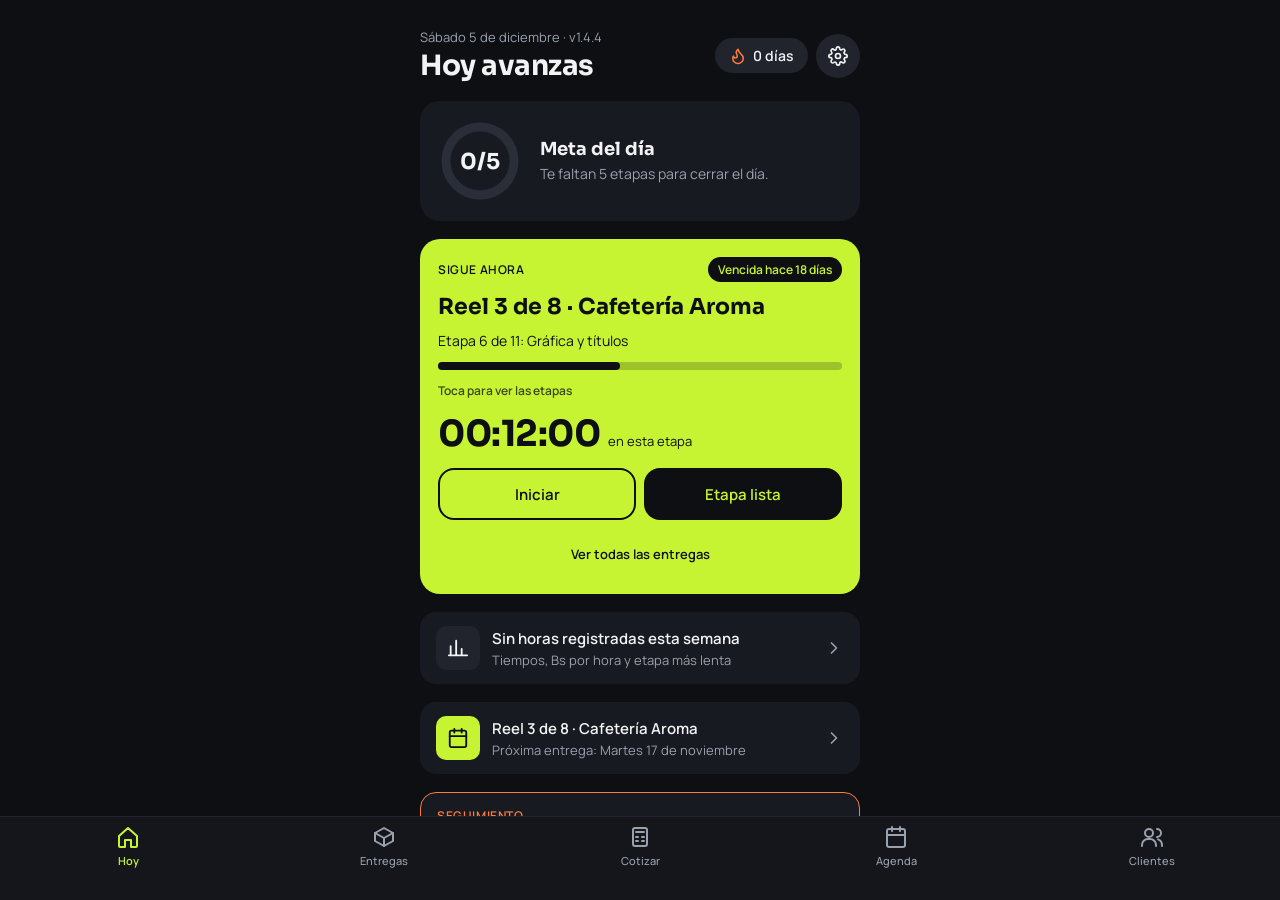
==== commit 29cfe269: "v1.4.4: control en pantalla de bloqueo con etapa, cronómetro, pausa y siguiente (Media Session) Co-A" ====
--- a/index.html
+++ b/index.html
@@ -30,9 +30,84 @@
   navigator.serviceWorker.register('sw.js').then((r) => {
     if (r.waiting && navigator.serviceWorker.controller) aviso(r.waiting);
     r.addEventListener('updatefound', () => { const n = r.installing; n.addEventListener('statechange', () => { if (n.state === 'installed' && navigator.serviceWorker.controller) aviso(n); }); });
+    const chk = () => { try { r.update().catch(() => {}); } catch (e) {} };
+    document.addEventListener('visibilitychange', () => { if (!document.hidden) chk(); });
+    setInterval(chk, 120000);
+    chk();
   });
   let rec = false; navigator.serviceWorker.addEventListener('controllerchange', () => { if (rec) return; rec = true; location.reload(); });
 }
 </script>
+<script>
+window.kmNotifDemo = async function () {
+  try {
+    if (!('Notification' in window)) return 'Este navegador no tiene notificaciones.';
+    let p = Notification.permission;
+    if (p === 'default') p = await Notification.requestPermission();
+    if (p !== 'granted') return 'Permiso de notificaciones: ' + (p === 'denied' ? 'bloqueado. Actívalo en Ajustes de Android > Apps > KM Studio > Notificaciones.' : p);
+    const r = await navigator.serviceWorker.ready;
+    await r.showNotification('Edición · Promo hamburguesa', { body: 'Etapa: Cortes · 12:34', tag: 'km-demo', requireInteraction: true, silent: false, vibrate: [120, 60, 120], icon: './icons/icon-192.png', badge: './icons/favicon.png', data: { demo: true }, actions: [{ action: 'pausa', title: 'Pausar' }, { action: 'listo', title: 'Check ✓' }, { action: 'sig', title: 'Siguiente' }] });
+    return 'Enviada. Bloquea la pantalla y mira si aparece.';
+  } catch (e) { return 'Error: ' + e.message; }
+};
+</script>
+<script>
+window.kmPipDemo = async function () {
+  try {
+    const cv = document.createElement('canvas'); cv.width = 320; cv.height = 180;
+    const g = cv.getContext('2d'); let t0 = Date.now(), run = true, paused = 0, stage = 1;
+    const draw = () => { const sec = Math.floor(((run ? Date.now() : paused) - t0) / 1000); const m = String(Math.floor(sec / 60)).padStart(2, '0'), s = String(sec % 60).padStart(2, '0'); g.fillStyle = '#0c0e12'; g.fillRect(0, 0, 320, 180); g.fillStyle = '#c8f230'; g.font = '700 64px sans-serif'; g.textAlign = 'center'; g.fillText(m + ':' + s, 160, 100); g.fillStyle = '#e8eaee'; g.font = '600 18px sans-serif'; g.fillText('Promo hamburguesa', 160, 32); g.font = '500 16px sans-serif'; g.fillText('Etapa ' + stage + ' · ' + (run ? 'corriendo' : 'en pausa'), 160, 150); };
+    draw(); const iv = setInterval(draw, 500);
+    const v = document.createElement('video'); v.muted = true; v.playsInline = true; v.srcObject = cv.captureStream(10); v.style.cssText = 'position:fixed;left:-9999px;width:2px;height:2px';
+    document.body.appendChild(v); await v.play();
+    if ('mediaSession' in navigator) {
+      navigator.mediaSession.metadata = new MediaMetadata({ title: 'Promo hamburguesa', artist: 'Etapa 1 · Cortes', album: 'KM Studio' });
+      const set = (a, f) => { try { navigator.mediaSession.setActionHandler(a, f); } catch (e) {} };
+      set('pause', () => { paused = Date.now(); run = false; draw(); }); set('play', () => { t0 += Date.now() - paused; run = true; draw(); }); set('nexttrack', () => { stage++; draw(); });
+    }
+    if (!document.pictureInPictureEnabled) return 'Este navegador no abre imagen en imagen.';
+    v.addEventListener('leavepictureinpicture', () => { clearInterval(iv); v.remove(); });
+    await v.requestPictureInPicture();
+    return 'Flotando. Sal de la app y mira si el cronómetro sigue corriendo.';
+  } catch (e) { return 'No abrió: ' + e.message; }
+};
+</script>
+<script>
+(function () {
+  const D = () => window.KM_DATA; let audio = null, last = null, key = '', ready = false;
+  const silence = () => { const n = 8000, b = new ArrayBuffer(44 + n), v = new DataView(b); const w = (o, s) => { for (let i = 0; i < s.length; i++) v.setUint8(o + i, s.charCodeAt(i)); }; w(0, 'RIFF'); v.setUint32(4, 36 + n, true); w(8, 'WAVEfmt '); v.setUint32(16, 16, true); v.setUint16(20, 1, true); v.setUint16(22, 1, true); v.setUint32(24, 8000, true); v.setUint32(28, 8000, true); v.setUint16(32, 1, true); v.setUint16(34, 8, true); w(36, 'data'); v.setUint32(40, n, true); for (let i = 0; i < n; i++) v.setUint8(44 + i, 128); return URL.createObjectURL(new Blob([b], { type: 'audio/wav' })); };
+  const remount = () => { try { if (window.KM && KM.app && KM.app.name) KM.mount(KM.app.name); } catch (e) {} };
+  const find = (r) => { const it = D().items().find((x) => x.id === r.id); return it || null; };
+  const ms = () => navigator.mediaSession;
+  const act = (a, f) => { try { ms().setActionHandler(a, f); } catch (e) {} };
+  function setup() {
+    if (ready || !('mediaSession' in navigator)) return; ready = true;
+    act('play', () => { if (!last) return; D().setRun(last, Date.now()); remount(); sync(); });
+    act('pause', () => { const r = D().pauseNow(); if (r) last = r; remount(); sync(); });
+    act('nexttrack', () => { const r = D().pauseNow() || last; if (!r) return; D().finishNow(r); const it = find(r); const inf = it ? D().info(it) : null; last = inf && inf.cur >= 0 ? { id: r.id, idx: inf.cur } : null; remount(); sync(); });
+    act('previoustrack', null); act('seekbackward', null); act('seekforward', null); act('seekto', null);
+  }
+  function sync() {
+    try {
+      if (!D() || !('mediaSession' in navigator)) return;
+      const r = D().getRun(); const run = r.run;
+      if (run) last = run;
+      if (!last) { if (audio) { audio.pause(); } ms().metadata = null; ms().playbackState = 'none'; key = ''; return; }
+      const it = find(last); if (!it) { last = null; return; }
+      const inf = D().info(it); if (inf.all) { last = null; return; }
+      setup();
+      if (!audio) { audio = new Audio(silence()); audio.loop = true; }
+      const idx = last.idx; const stg = inf.stages;
+      const k = it.id + '|' + idx; if (k !== key) { key = k; ms().metadata = new MediaMetadata({ title: it.name + ' · ' + it.client, artist: 'Etapa ' + (idx + 1) + ' de ' + inf.n + ': ' + stg[idx], album: idx + 1 < inf.n ? 'Sigue: ' + stg[idx + 1] : 'Última etapa', artwork: [{ src: 'icons/icon-192.png', sizes: '192x192', type: 'image/png' }] }); }
+      const secs = ((it.times || {})[idx] || 0) + (run ? Math.max(0, (Date.now() - r.start) / 1000) : 0);
+      if (run) { if (audio.paused) audio.play().catch(() => {}); ms().playbackState = 'playing'; } else { if (!audio.paused) audio.pause(); ms().playbackState = 'paused'; }
+      try { ms().setPositionState({ duration: 43200, position: Math.min(43199, secs), playbackRate: 1 }); } catch (e) {}
+    } catch (e) {}
+  }
+  window.kmLock = { sync };
+  setInterval(sync, 1000);
+  document.addEventListener('click', () => setTimeout(sync, 150), true);
+})();
+</script>
 </body>
 </html>
--- a/app/app.css
+++ b/app/app.css
@@ -215,3 +215,4 @@
 #screen .kmroot>div[style*="height:84px"]{position:fixed!important;left:0!important;right:0!important;top:calc(var(--vh,100dvh) - 84px)!important;bottom:auto!important;width:100%!important;height:84px!important;box-sizing:border-box!important;z-index:20!important}
 #screen .kmroot>div:first-child{height:calc(var(--vh,100dvh) - 84px)!important;overflow-y:auto!important;padding-top:calc(env(safe-area-inset-top,0px) + 28px)!important;padding-bottom:130px!important;box-sizing:border-box!important;-webkit-overflow-scrolling:touch;overscroll-behavior:none;touch-action:pan-y}
 #screen .kmroot{position:relative!important;overflow:hidden!important}
+#screen .kmroot>div:first-child>*,#screen .kmroot .chips{flex-shrink:0!important}
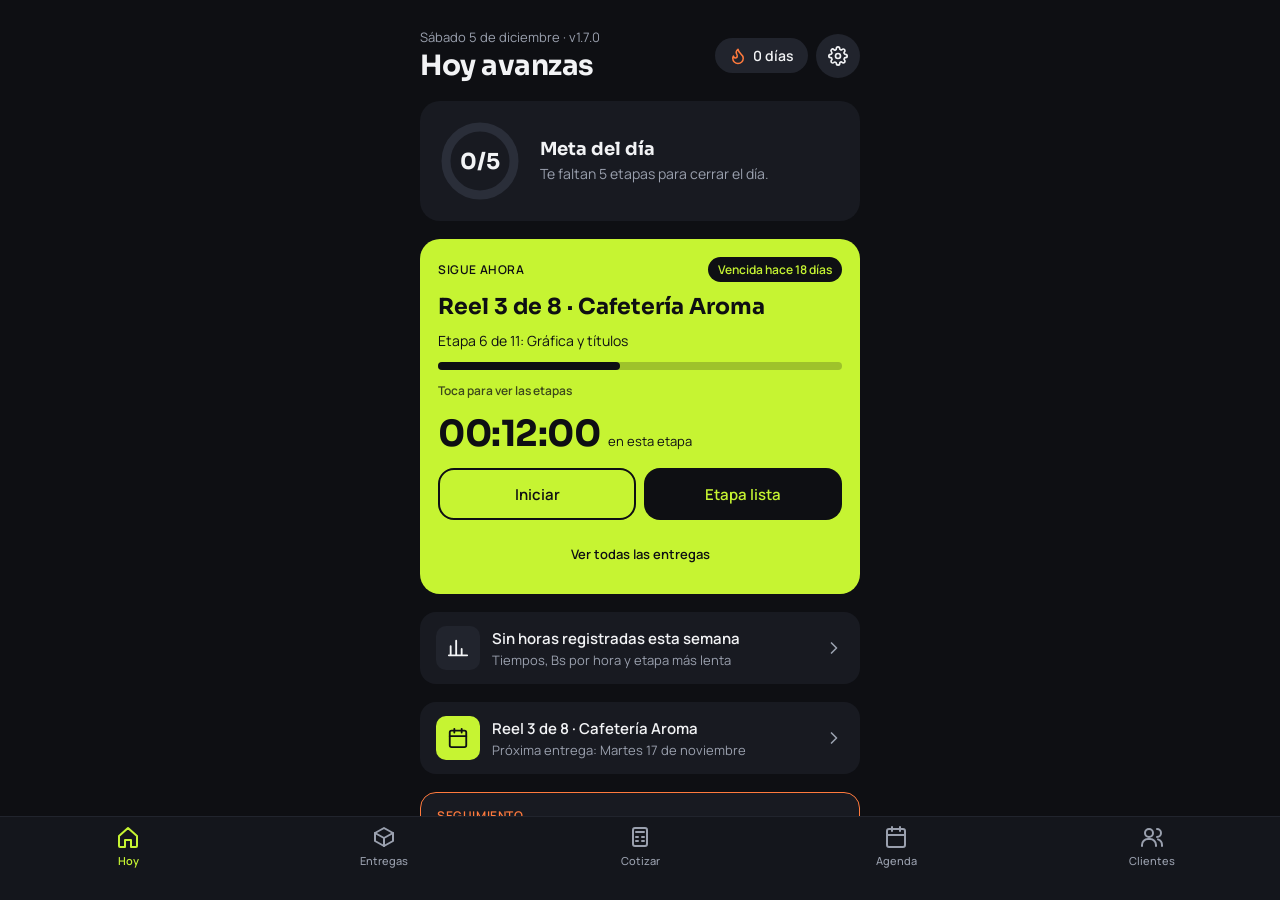
==== commit ed0bbef2: "v1.7.0: varios cronómetros a la vez en Entregas y Hoy; el bloqueo pausa y reanuda todos Co-Authored-" ====
--- a/index.html
+++ b/index.html
@@ -74,33 +74,48 @@
 </script>
 <script>
 (function () {
-  const D = () => window.KM_DATA; let audio = null, last = null, key = '', ready = false;
+  const D = () => window.KM_DATA; let audio = null, last = [], key = '', ready = false;
   const silence = () => { const n = 8000, b = new ArrayBuffer(44 + n), v = new DataView(b); const w = (o, s) => { for (let i = 0; i < s.length; i++) v.setUint8(o + i, s.charCodeAt(i)); }; w(0, 'RIFF'); v.setUint32(4, 36 + n, true); w(8, 'WAVEfmt '); v.setUint32(16, 16, true); v.setUint16(20, 1, true); v.setUint16(22, 1, true); v.setUint32(24, 8000, true); v.setUint32(28, 8000, true); v.setUint16(32, 1, true); v.setUint16(34, 8, true); w(36, 'data'); v.setUint32(40, n, true); for (let i = 0; i < n; i++) v.setUint8(44 + i, 128); return URL.createObjectURL(new Blob([b], { type: 'audio/wav' })); };
   const remount = () => { try { if (window.KM && KM.app && KM.app.name) KM.mount(KM.app.name); } catch (e) {} };
   const find = (r) => { const it = D().items().find((x) => x.id === r.id); return it || null; };
   const ms = () => navigator.mediaSession;
   const act = (a, f) => { try { ms().setActionHandler(a, f); } catch (e) {} };
+  const same = (a, b) => a.id === b.id && a.idx === b.idx;
+  // Pausa y play actúan sobre todos los cronómetros activos. Siguiente cierra solo el último que iniciaste.
   function setup() {
     if (ready || !('mediaSession' in navigator)) return; ready = true;
-    act('play', () => { if (!last) return; D().setRun(last, Date.now()); remount(); sync(); });
-    act('pause', () => { const r = D().pauseNow(); if (r) last = r; remount(); sync(); });
-    act('nexttrack', () => { const r = D().pauseNow() || last; if (!r) return; D().finishNow(r); const it = find(r); const inf = it ? D().info(it) : null; last = inf && inf.cur >= 0 ? { id: r.id, idx: inf.cur } : null; remount(); sync(); });
+    act('play', () => { if (!last.length) return; D().resumeAll(last); remount(); sync(); });
+    act('pause', () => { const p = D().pauseAll(); if (p.length) last = p; remount(); sync(); });
+    act('nexttrack', () => {
+      const a = D().runs(); const r = a.length ? a[a.length - 1] : last[last.length - 1]; if (!r) return;
+      D().stopRun(r.id, r.idx); D().finishNow({ id: r.id, idx: r.idx });
+      const rest = (a.length ? a : last).filter((x) => !same(x, r)).map((x) => ({ id: x.id, idx: x.idx }));
+      if (a.length > 1) { last = rest; remount(); sync(); return; }
+      const it = find(r); const inf = it ? D().info(it) : null;
+      last = rest.concat(inf && inf.cur >= 0 ? [{ id: r.id, idx: inf.cur }] : []);
+      remount(); sync();
+    });
     act('previoustrack', null); act('seekbackward', null); act('seekforward', null); act('seekto', null);
   }
   function sync() {
     try {
       if (!D() || !('mediaSession' in navigator)) return;
-      const r = D().getRun(); const run = r.run;
-      if (run) last = run;
-      if (!last) { if (audio) { audio.pause(); } ms().metadata = null; ms().playbackState = 'none'; key = ''; return; }
-      const it = find(last); if (!it) { last = null; return; }
-      const inf = D().info(it); if (inf.all) { last = null; return; }
+      const a = D().runs(); const on = a.length > 0;
+      if (on) last = a.map((x) => ({ id: x.id, idx: x.idx }));
+      last = last.filter((x) => { const it = find(x); return it && !(it.done || {})[x.idx]; });
+      if (!last.length) { if (audio) { audio.pause(); } ms().metadata = null; ms().playbackState = 'none'; key = ''; return; }
       setup();
       if (!audio) { audio = new Audio(silence()); audio.loop = true; }
-      const idx = last.idx; const stg = inf.stages;
-      const k = it.id + '|' + idx; if (k !== key) { key = k; ms().metadata = new MediaMetadata({ title: it.name + ' · ' + it.client, artist: 'Etapa ' + (idx + 1) + ' de ' + inf.n + ': ' + stg[idx], album: idx + 1 < inf.n ? 'Sigue: ' + stg[idx + 1] : 'Última etapa', artwork: [{ src: 'icons/icon-192.png', sizes: '192x192', type: 'image/png' }] }); }
-      const secs = ((it.times || {})[idx] || 0) + (run ? Math.max(0, (Date.now() - r.start) / 1000) : 0);
-      if (run) { if (audio.paused) audio.play().catch(() => {}); ms().playbackState = 'playing'; } else { if (!audio.paused) audio.pause(); ms().playbackState = 'paused'; }
+      const f = last[last.length - 1]; const it = find(f); const inf = D().info(it); const idx = f.idx; const stg = inf.stages;
+      const k = last.map((x) => x.id + '|' + x.idx).join(',');
+      if (k !== key) {
+        key = k; const art = [{ src: 'icons/icon-192.png', sizes: '192x192', type: 'image/png' }];
+        if (last.length === 1) ms().metadata = new MediaMetadata({ title: it.name + ' · ' + it.client, artist: 'Etapa ' + (idx + 1) + ' de ' + inf.n + ': ' + stg[idx], album: idx + 1 < inf.n ? 'Sigue: ' + stg[idx + 1] : 'Última etapa', artwork: art });
+        else ms().metadata = new MediaMetadata({ title: last.length + ' cronómetros · ' + it.name, artist: last.map((x) => { const i2 = find(x); return i2 ? i2.name + ': ' + (D().info(i2).stages[x.idx] || '') : ''; }).join(' · '), album: 'Pausa y play controlan todos', artwork: art });
+      }
+      const r = a.find((x) => same(x, f));
+      const secs = ((it.times || {})[idx] || 0) + (r ? Math.max(0, (Date.now() - r.start) / 1000) : 0);
+      if (on) { if (audio.paused) audio.play().catch(() => {}); ms().playbackState = 'playing'; } else { if (!audio.paused) audio.pause(); ms().playbackState = 'paused'; }
       try { ms().setPositionState({ duration: 43200, position: Math.min(43199, secs), playbackRate: 1 }); } catch (e) {}
     } catch (e) {}
   }
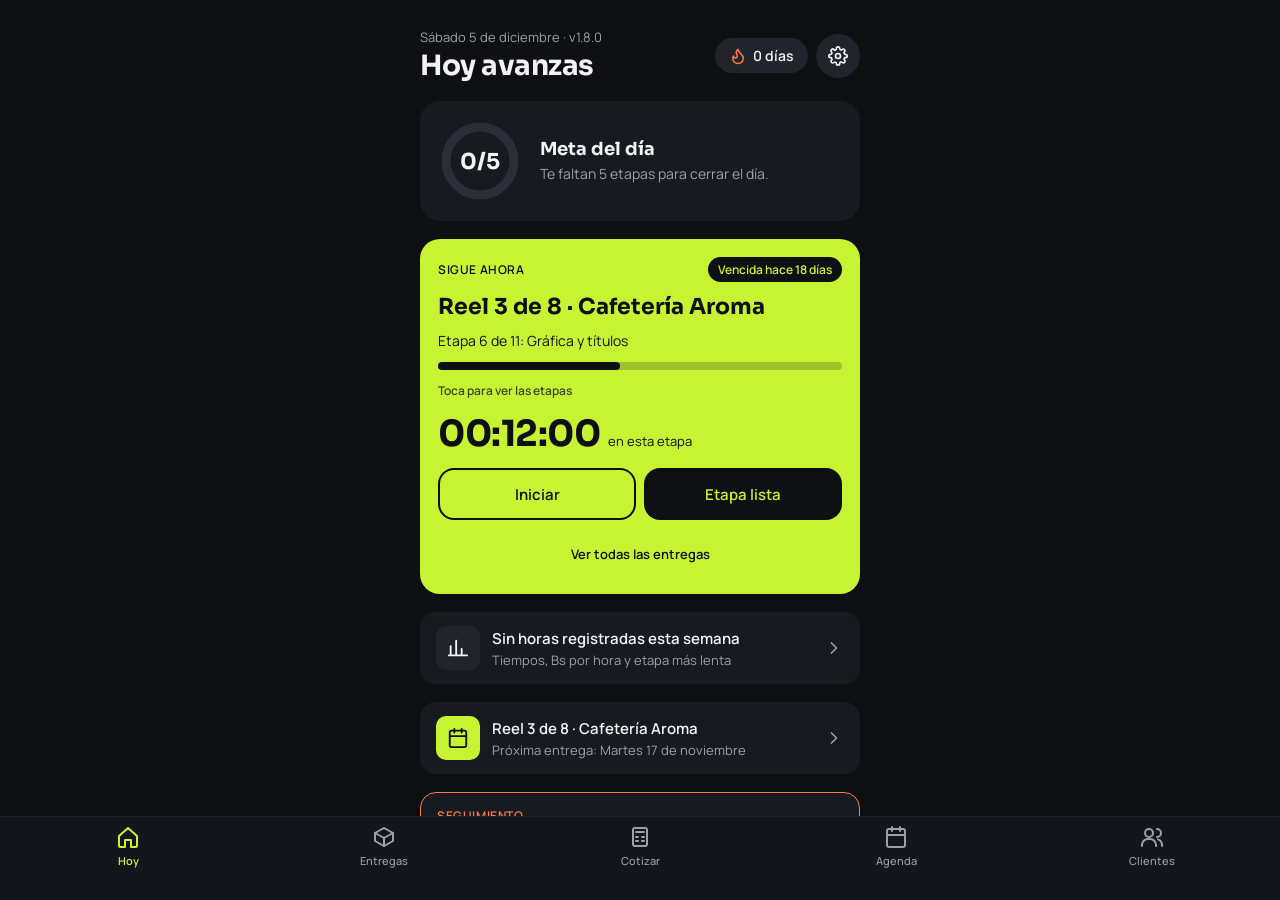
==== commit d0c36950: "v1.8.0: el cronómetro se corta solo si no respondes a «¿Sigues trabajando?» y se puede corregir el t" ====
--- a/index.html
+++ b/index.html
@@ -124,5 +124,49 @@
   document.addEventListener('click', () => setTimeout(sync, 150), true);
 })();
 </script>
+<div id="idl" role="alertdialog" aria-live="assertive" style="position:fixed;left:12px;right:12px;top:calc(env(safe-area-inset-top,0px) + 12px);background:#1A1C22;color:#F2F3F5;border:1px solid #C6F432;border-radius:16px;padding:14px 16px;display:none;flex-direction:column;gap:10px;font:500 14px/1.45 system-ui;z-index:98;box-shadow:0 10px 30px rgba(0,0,0,.5)"><b id="idlT" style="font-size:16px"></b><span id="idlX"></span><div style="display:grid;grid-template-columns:1fr 1fr;gap:8px"><button id="idlA" style="display:flex;align-items:center;justify-content:center;height:48px;border:0;border-radius:12px;background:#C6F432;color:#0E0F13;font:600 14px system-ui"></button><button id="idlB" style="display:flex;align-items:center;justify-content:center;height:48px;border:0;border-radius:12px;background:#2A2D35;color:#F2F3F5;font:600 14px system-ui"></button></div></div>
+<script>
+// Corte automático del cronómetro. La regla vive en KM_DATA.idleCheck; aquí solo se muestra.
+(function () {
+  const D = () => window.KM_DATA; const $ = (i) => document.getElementById(i);
+  let mode = '', warned = 0;
+  const hm = (t) => { const d = new Date(t); return String(d.getHours()).padStart(2, '0') + ':' + String(d.getMinutes()).padStart(2, '0'); };
+  const mins = (s) => { const m = Math.round(s / 60); const h = Math.floor(m / 60); return h ? h + ' h' + (m % 60 ? ' ' + (m % 60) + ' min' : '') : m + ' min'; };
+  const label = (r) => { const it = D().items().find((x) => x.id === r.id); if (!it) return ''; const st = (D().info(it).stages || [])[r.idx] || ''; return it.name + ' · ' + st; };
+  const remount = () => { try { if (window.KM && KM.app && KM.app.name) KM.mount(KM.app.name); } catch (e) {} try { window.kmLock && kmLock.sync(); } catch (e) {} };
+  const notify = (title, body) => { try { if (!document.hidden || !('Notification' in window) || Notification.permission !== 'granted') return; navigator.serviceWorker.ready.then((r) => r.showNotification(title, { body, tag: 'km-idle', renotify: true, vibrate: [120, 60, 120], icon: './icons/icon-192.png', badge: './icons/favicon.png' })).catch(() => {}); } catch (e) {} };
+  const show = (m, t, x, a, b, fa, fb) => { mode = m; $('idlT').textContent = t; $('idlX').textContent = x; $('idlA').textContent = a; $('idlB').textContent = b; $('idlA').onclick = fa; $('idlB').onclick = fb; $('idl').style.display = 'flex'; };
+  const hide = () => { mode = ''; $('idl').style.display = 'none'; };
+  const openVideo = (id) => { try { const s = JSON.parse(localStorage.getItem('kmS.Proyecto') || '{}'); s.selId = id; s.view = 'detail'; localStorage.setItem('kmS.Proyecto', JSON.stringify(s)); } catch (e) {} if (location.hash === '#/Proyecto') { try { KM.mount('Proyecto'); } catch (e) {} } else location.hash = '#/Proyecto'; };
+  function cutNotice() {
+    let c = null; try { c = JSON.parse(localStorage.getItem('kmIdleCut') || 'null'); } catch (e) {}
+    if (!c || !c.list || !c.list.length) return false;
+    const first = c.list[0]; const more = c.list.length > 1 ? ' (y ' + (c.list.length - 1) + ' más)' : '';
+    show('cut', 'El cronómetro se detuvo solo', label(first) + more + '. Guardé el tiempo hasta las ' + hm(c.at) + ' (' + mins(first.secs) + ' en esta tanda). Si trabajaste más, corrige el tiempo con presión larga sobre la etapa.', 'Corregir', 'Entendido',
+      () => { localStorage.removeItem('kmIdleCut'); hide(); openVideo(first.id); },
+      () => { localStorage.removeItem('kmIdleCut'); hide(); });
+    return true;
+  }
+  function tick() {
+    if (!D()) return;
+    const r = D().idleCheck();
+    if (r.state === 'cut') { remount(); notify('Cronómetro detenido', 'No respondiste. Se guardó hasta las ' + hm(r.cut.at) + '.'); warned = 0; cutNotice(); return; }
+    if (r.state === 'ask') {
+      const a = D().runs(); const more = a.length > 1 ? ' y ' + (a.length - 1) + ' más' : '';
+      const txt = 'Llevas ' + r.cfg.every + ' min con ' + label(a[a.length - 1]) + more + '. Si no respondes antes de las ' + hm(r.deadline) + ', se guarda hasta las ' + hm(r.cfg.discount ? r.since : r.deadline) + ' y se detiene.';
+      if (mode !== 'ask') {
+        if (warned !== r.since) { warned = r.since; try { navigator.vibrate && navigator.vibrate([120, 60, 120]); } catch (e) {} notify('¿Sigues trabajando?', label(a[a.length - 1]) + more); }
+        show('ask', '¿Sigues trabajando?', txt, 'Sí, sigo', 'Pausar', () => { D().idleYes(); hide(); }, () => { D().idleNo(); localStorage.removeItem('kmIdleCut'); remount(); hide(); });
+      } else $('idlX').textContent = txt;
+      return;
+    }
+    if (mode === 'ask') hide();
+    if (!mode) cutNotice();
+  }
+  window.kmIdle = { tick };
+  tick(); setInterval(tick, 1000);
+  document.addEventListener('visibilitychange', () => { if (!document.hidden) tick(); });
+})();
+</script>
 </body>
 </html>
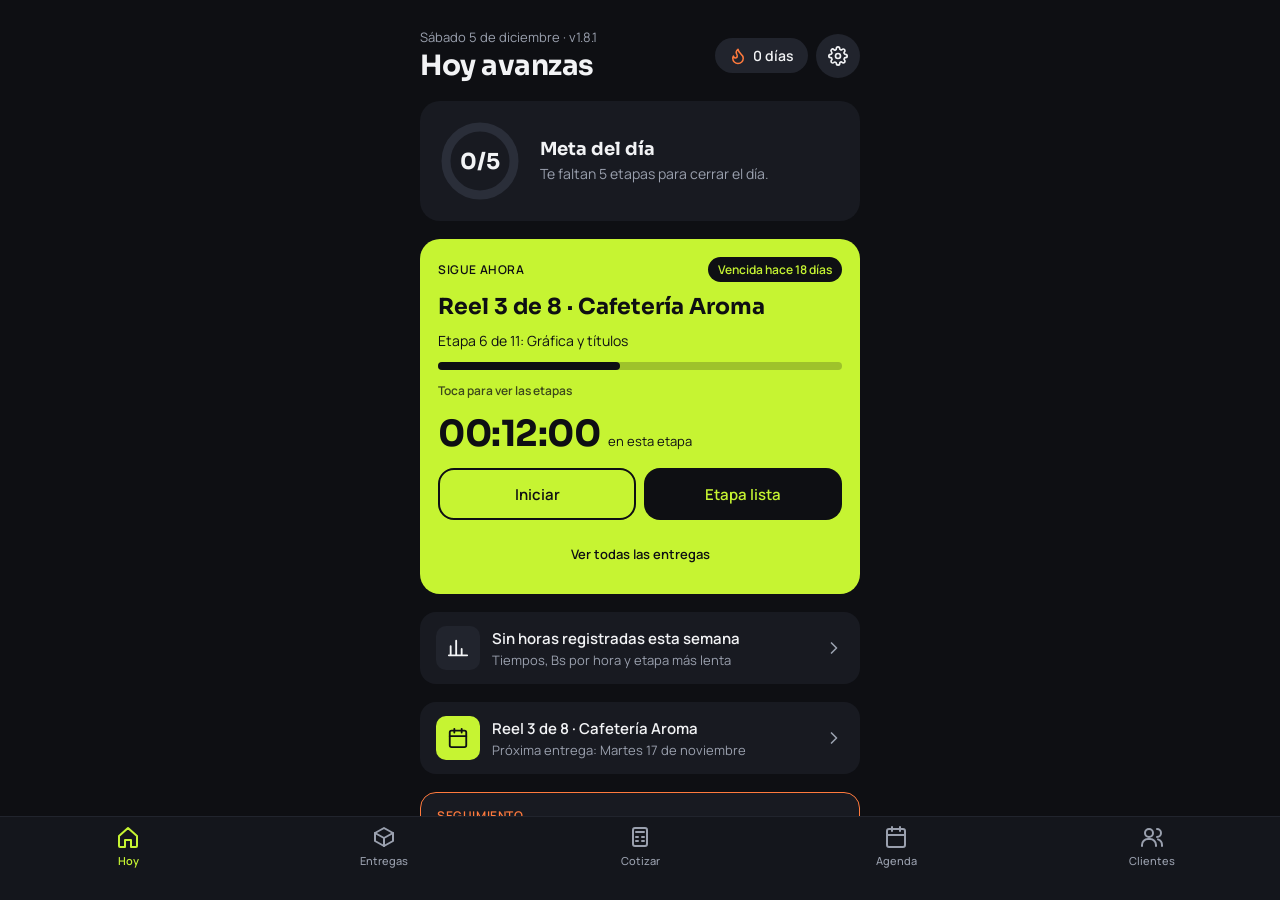
==== commit a0e42260: "v1.8.1: «Sí, seguía» en el aviso de corte recupera el tiempo y vuelve a correr Co-Authored-By: Claud" ====
--- a/index.html
+++ b/index.html
@@ -124,7 +124,7 @@
   document.addEventListener('click', () => setTimeout(sync, 150), true);
 })();
 </script>
-<div id="idl" role="alertdialog" aria-live="assertive" style="position:fixed;left:12px;right:12px;top:calc(env(safe-area-inset-top,0px) + 12px);background:#1A1C22;color:#F2F3F5;border:1px solid #C6F432;border-radius:16px;padding:14px 16px;display:none;flex-direction:column;gap:10px;font:500 14px/1.45 system-ui;z-index:98;box-shadow:0 10px 30px rgba(0,0,0,.5)"><b id="idlT" style="font-size:16px"></b><span id="idlX"></span><div style="display:grid;grid-template-columns:1fr 1fr;gap:8px"><button id="idlA" style="display:flex;align-items:center;justify-content:center;height:48px;border:0;border-radius:12px;background:#C6F432;color:#0E0F13;font:600 14px system-ui"></button><button id="idlB" style="display:flex;align-items:center;justify-content:center;height:48px;border:0;border-radius:12px;background:#2A2D35;color:#F2F3F5;font:600 14px system-ui"></button></div></div>
+<div id="idl" role="alertdialog" aria-live="assertive" style="position:fixed;left:12px;right:12px;top:calc(env(safe-area-inset-top,0px) + 12px);background:#1A1C22;color:#F2F3F5;border:1px solid #C6F432;border-radius:16px;padding:14px 16px;display:none;flex-direction:column;gap:10px;font:500 14px/1.45 system-ui;z-index:98;box-shadow:0 10px 30px rgba(0,0,0,.5)"><b id="idlT" style="font-size:16px"></b><span id="idlX"></span><button id="idlC" style="display:none;align-items:center;justify-content:center;height:48px;border:0;border-radius:12px;background:#C6F432;color:#0E0F13;font:600 14px system-ui"></button><div style="display:grid;grid-template-columns:1fr 1fr;gap:8px"><button id="idlA" style="display:flex;align-items:center;justify-content:center;height:48px;border:0;border-radius:12px;background:#C6F432;color:#0E0F13;font:600 14px system-ui"></button><button id="idlB" style="display:flex;align-items:center;justify-content:center;height:48px;border:0;border-radius:12px;background:#2A2D35;color:#F2F3F5;font:600 14px system-ui"></button></div></div>
 <script>
 // Corte automático del cronómetro. La regla vive en KM_DATA.idleCheck; aquí solo se muestra.
 (function () {
@@ -135,16 +135,18 @@
   const label = (r) => { const it = D().items().find((x) => x.id === r.id); if (!it) return ''; const st = (D().info(it).stages || [])[r.idx] || ''; return it.name + ' · ' + st; };
   const remount = () => { try { if (window.KM && KM.app && KM.app.name) KM.mount(KM.app.name); } catch (e) {} try { window.kmLock && kmLock.sync(); } catch (e) {} };
   const notify = (title, body) => { try { if (!document.hidden || !('Notification' in window) || Notification.permission !== 'granted') return; navigator.serviceWorker.ready.then((r) => r.showNotification(title, { body, tag: 'km-idle', renotify: true, vibrate: [120, 60, 120], icon: './icons/icon-192.png', badge: './icons/favicon.png' })).catch(() => {}); } catch (e) {} };
-  const show = (m, t, x, a, b, fa, fb) => { mode = m; $('idlT').textContent = t; $('idlX').textContent = x; $('idlA').textContent = a; $('idlB').textContent = b; $('idlA').onclick = fa; $('idlB').onclick = fb; $('idl').style.display = 'flex'; };
+  const show = (m, t, x, a, b, fa, fb, c, fc) => { mode = m; $('idlC').style.display = c ? 'flex' : 'none'; $('idlC').textContent = c || ''; $('idlC').onclick = fc || null; $('idlA').style.background = c ? '#2A2D35' : '#C6F432'; $('idlA').style.color = c ? '#F2F3F5' : '#0E0F13'; $('idlT').textContent = t; $('idlX').textContent = x; $('idlA').textContent = a; $('idlB').textContent = b; $('idlA').onclick = fa; $('idlB').onclick = fb; $('idl').style.display = 'flex'; };
   const hide = () => { mode = ''; $('idl').style.display = 'none'; };
   const openVideo = (id) => { try { const s = JSON.parse(localStorage.getItem('kmS.Proyecto') || '{}'); s.selId = id; s.view = 'detail'; localStorage.setItem('kmS.Proyecto', JSON.stringify(s)); } catch (e) {} if (location.hash === '#/Proyecto') { try { KM.mount('Proyecto'); } catch (e) {} } else location.hash = '#/Proyecto'; };
   function cutNotice() {
     let c = null; try { c = JSON.parse(localStorage.getItem('kmIdleCut') || 'null'); } catch (e) {}
     if (!c || !c.list || !c.list.length) return false;
     const first = c.list[0]; const more = c.list.length > 1 ? ' (y ' + (c.list.length - 1) + ' más)' : '';
-    show('cut', 'El cronómetro se detuvo solo', label(first) + more + '. Guardé el tiempo hasta las ' + hm(c.at) + ' (' + mins(first.secs) + ' en esta tanda). Si trabajaste más, corrige el tiempo con presión larga sobre la etapa.', 'Corregir', 'Entendido',
+    show('cut', 'El cronómetro se detuvo a las ' + hm(c.at), label(first) + more + '. No respondiste a "¿Sigues trabajando?". ¿Seguías en esta etapa?', 'Corregir', 'Ya había parado',
       () => { localStorage.removeItem('kmIdleCut'); hide(); openVideo(first.id); },
-      () => { localStorage.removeItem('kmIdleCut'); hide(); });
+      () => { localStorage.removeItem('kmIdleCut'); hide(); },
+      'Sí, seguía: sumar hasta ahora',
+      () => { const add = D().idleResume(); remount(); hide(); show('ok', 'Tiempo recuperado', 'Sumé ' + mins(add) + ' y el cronómetro sigue corriendo.', 'OK', 'Corregir', () => hide(), () => { hide(); openVideo(first.id); }); setTimeout(() => { if (mode === 'ok') hide(); }, 6000); });
     return true;
   }
   function tick() {
